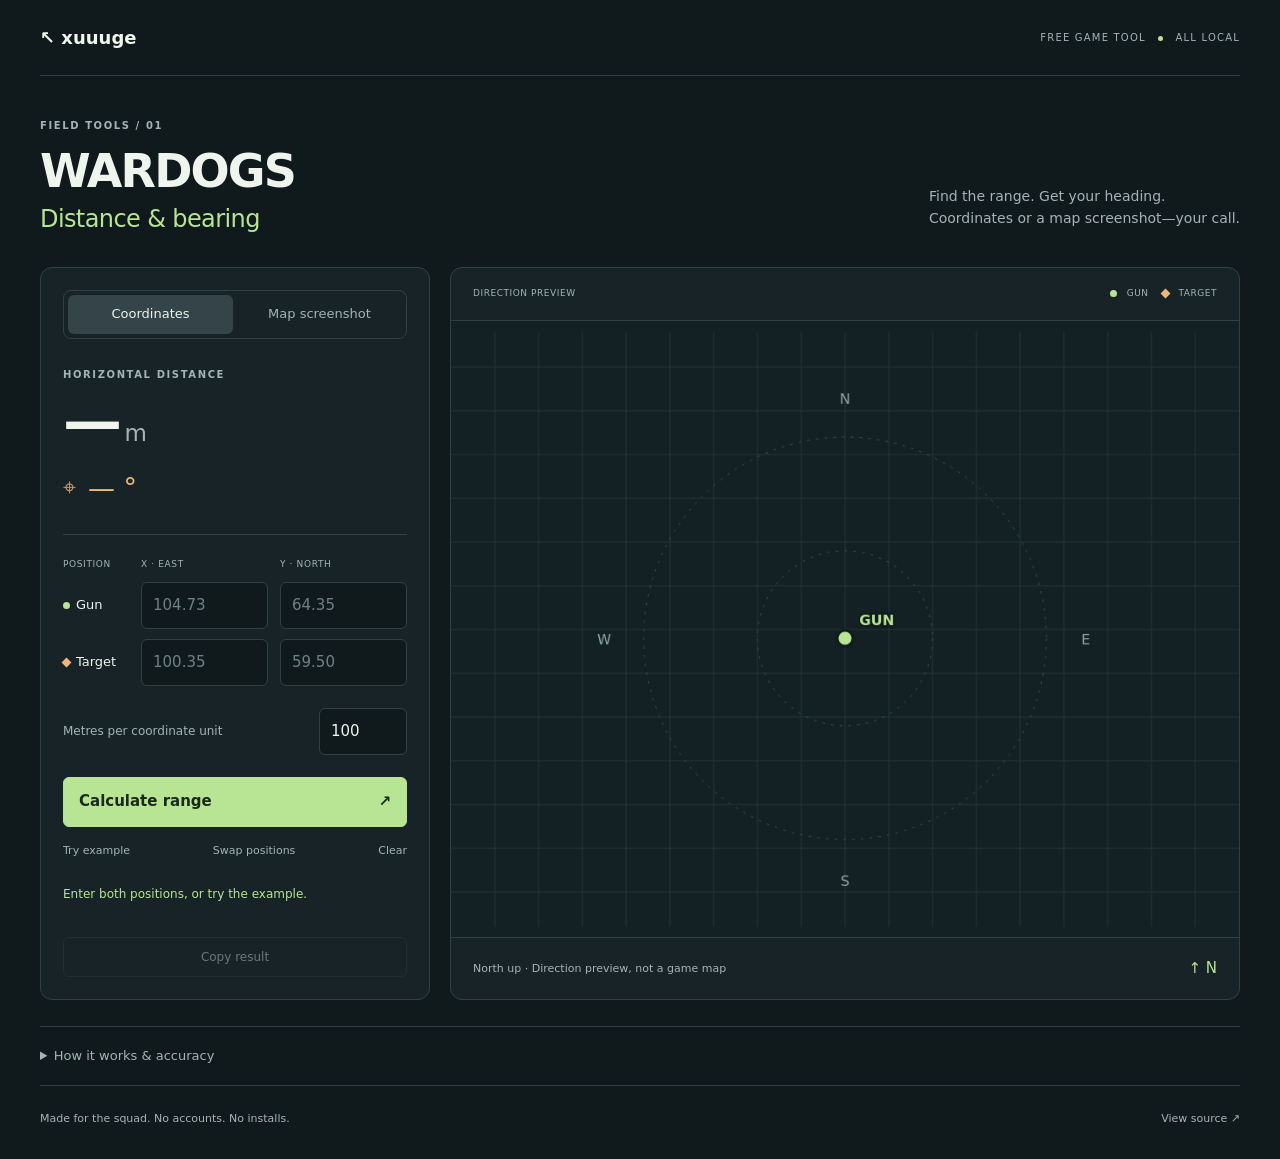
==== wardogs/index.html @ 44ad870e "Add browser-based WARDOGS distance and bearing calculator" ====
<!doctype html>
<html lang="en">
<head>
  <meta charset="utf-8">
  <meta name="viewport" content="width=device-width,initial-scale=1">
  <meta name="theme-color" content="#101a1d">
  <meta name="description" content="Free WARDOGS distance and compass bearing calculator. Enter coordinates or pick points on a map screenshot. No download or account needed.">
  <title>WARDOGS · Distance & bearing</title>
  <link rel="stylesheet" href="style.css">
  <script type="module" src="app.mjs"></script>
</head>
<body>
<div class="shell">
  <nav><a href="../">↖ xuuuge</a><span>FREE GAME TOOL <i></i> ALL LOCAL</span></nav>
  <header><div><p class="eyebrow">FIELD TOOLS / 01</p><h1>WARDOGS<span>Distance & bearing</span></h1></div><p class="intro">Find the range. Get your heading.<br>Coordinates or a map screenshot—your call.</p></header>
  <main>
    <section class="panel calculator" aria-label="Calculator">
      <div class="tabs" role="group" aria-label="Input method"><button id="coords-tab" aria-pressed="true">Coordinates</button><button id="map-tab" aria-pressed="false">Map screenshot</button></div>
      <div class="result" aria-live="polite" aria-atomic="true"><p class="eyebrow" id="result-source">HORIZONTAL DISTANCE</p><div class="distance"><span id="distance">—</span><span class="unit"> m</span></div><div class="heading"><span class="crosshair">⌖</span><span id="bearing">— °</span><span id="direction"></span></div></div>
      <div id="coords-controls">
        <form id="coordinates" novalidate>
          <div class="coordinate-head"><span>POSITION</span><span>X · EAST</span><span>Y · NORTH</span></div>
          <div class="coordinate-row"><span class="point-label"><i class="gun-dot"></i>Gun</span><input id="gx" type="number" step="any" aria-label="Gun X" placeholder="104.73" required><input id="gy" type="number" step="any" aria-label="Gun Y" placeholder="64.35" required></div>
          <div class="coordinate-row"><span class="point-label"><i class="target-dot"></i>Target</span><input id="tx" type="number" step="any" aria-label="Target X" placeholder="100.35" required><input id="ty" type="number" step="any" aria-label="Target Y" placeholder="59.50" required></div>
          <div class="scale-row"><label for="scale">Metres per coordinate unit</label><input id="scale" type="number" step="any" min="0.000001" value="100" required></div>
          <button class="primary" type="submit">Calculate range <span>↗</span></button>
        </form>
        <div class="small-actions"><button id="example">Try example</button><button id="swap">Swap positions</button><button id="clear">Clear</button></div>
      </div>
      <div id="map-controls" hidden>
        <ol><li>Load or paste a <b>north-up</b> map screenshot.</li><li>Calibrate a grid interval of known length.</li><li>Pick your gun, then your target.</li></ol>
        <label class="file-button" for="image-file">＋ Load map screenshot<input id="image-file" type="file" accept="image/png,image/jpeg,image/webp,image/bmp"></label>
        <p class="hint">Or paste an image with Ctrl/Cmd + V. The image stays on your device.</p>
        <div class="scale-row"><label for="known">Known grid span (metres)</label><input id="known" type="number" step="any" min="0.000001" value="100"></div>
        <div class="map-actions"><button id="calibrate" disabled>1 · Calibrate</button><button id="pick-gun" disabled>2 · Gun</button><button id="pick-target" disabled>3 · Target</button></div>
        <p class="hint" id="calibration">Recalibrate for every new screenshot or map zoom.</p>
      </div>
      <p id="status" role="status">Enter both positions, or try the example.</p>
      <button id="copy" class="copy" disabled>Copy result</button>
    </section>
    <section class="panel visual-panel" aria-label="Map and direction preview">
      <div class="visual-header"><span id="view-label">DIRECTION PREVIEW</span><span><i class="gun-dot"></i> GUN <i class="target-dot"></i> TARGET</span></div>
      <div id="plot-area"><canvas id="plot" width="900" height="680" aria-label="Direction preview. Exact distance and bearing are displayed in the calculator."></canvas><div id="empty-map" hidden><span>＋</span><h2>Your map goes here</h2><p>Load a screenshot, calibrate the scale,<br>then select two positions.</p></div></div>
      <div class="visual-footer"><span id="visual-hint">North up · Direction preview, not a game map</span><span class="north">↑ N</span></div>
    </section>
  </main>
  <details><summary>How it works & accuracy</summary><div class="explanation"><p><b>Distance</b> = √(ΔX² + ΔY²) × metres per unit. The default scale of 100 reproduces the reference example: (104.73, 64.35) → (100.35, 59.50) gives <b>653.51 m / 222.08°</b>. Check the scale against your game map.</p><p><b>Bearing</b> runs clockwise from north: 0° N, 90° E, 180° S, 270° W. X increases east; Y increases north. Map screenshots must be north-up and uniformly scaled. Click accuracy limits precision; zoom your screenshot in the browser if needed.</p><p>This calculates horizontal distance and compass bearing, not firing elevation, shell trajectory or terrain height. It does not automatically read coordinates from the game. Independently recreated from <a href="https://www.bilibili.com/opus/1247800557722140678" target="_blank" rel="noopener noreferrer">this reference</a>; not affiliated with WARDOGS.</p></div></details>
  <footer><span>Made for the squad. No accounts. No installs.</span><a href="https://github.com/xuuuge/xuuuge.github.io/tree/main/wardogs">View source ↗</a></footer>
</div>
<noscript>This calculator needs JavaScript enabled. It runs entirely in your browser.</noscript>
</body>
</html>
---- wardogs/style.css ----
:root{color-scheme:dark;--bg:#101a1d;--panel:#172327;--border:#304145;--text:#eff4ec;--muted:#a4b4b6;--green:#b8e593;--orange:#f2b679}*{box-sizing:border-box}body{margin:0;background:var(--bg);color:var(--text);font:15px/1.55 system-ui,-apple-system,"Segoe UI",sans-serif}button,input{font:inherit}button,a,input,label.file-button{-webkit-tap-highlight-color:transparent}button{cursor:pointer}button:disabled{opacity:.4;cursor:not-allowed}button,input,.file-button{border:1px solid var(--border);border-radius:6px}button{color:var(--text);background:#233438;padding:10px 14px}button:hover:not(:disabled){border-color:var(--green)}button:focus-visible,a:focus-visible,input:focus-visible,.file-button:focus-within,summary:focus-visible,canvas:focus-visible{outline:2px solid var(--green);outline-offset:4px}input{width:100%;min-width:0;background:#101a1d;color:var(--text);padding:11px;font-variant-numeric:tabular-nums}input::placeholder{color:#6d8185}a{color:var(--muted);text-decoration:none}a:hover{color:var(--green)}.shell{max-width:1320px;margin:auto;padding:0 40px}nav{height:76px;display:flex;justify-content:space-between;align-items:center;border-bottom:1px solid var(--border)}nav a{font-weight:650;font-size:18px;color:var(--text)}nav span{color:var(--muted);font-size:10px;letter-spacing:.12em}nav i{display:inline-block;width:5px;height:5px;border-radius:50%;background:var(--green);margin:0 8px}header{padding:42px 0 35px;display:flex;align-items:end;justify-content:space-between;gap:24px}.eyebrow{font-size:10px;font-weight:650;letter-spacing:.16em;color:var(--muted);margin:0 0 12px}h1{font-size:46px;letter-spacing:-.04em;line-height:1.1;margin:0}h1 span{display:block;font-weight:450;font-size:24px;letter-spacing:-.025em;color:var(--green);margin-top:10px}.intro{color:var(--muted);margin:0 0 3px;font-size:14px}main{display:grid;grid-template-columns:390px minmax(0,1fr);gap:20px;align-items:stretch}.panel{background:var(--panel);border:1px solid var(--border);border-radius:12px;overflow:hidden}.calculator{padding:22px}.tabs{display:flex;padding:4px;border:1px solid var(--border);border-radius:8px;gap:4px}.tabs button{flex:1;border:0;background:transparent;font-size:13px;padding:9px 5px;color:var(--muted)}.tabs button[aria-pressed=true]{background:#344449;color:var(--text)}.result{padding:28px 0 25px;border-bottom:1px solid var(--border);margin-bottom:23px}.result .eyebrow{margin-bottom:2px}.distance{font-size:clamp(38px,4.7vw,59px);font-weight:600;line-height:1.25;letter-spacing:-.04em;font-variant-numeric:tabular-nums;overflow-wrap:anywhere}.unit{color:var(--muted);font-size:23px;font-weight:400}.heading{display:flex;align-items:center;gap:12px;color:var(--orange);font-size:27px;font-variant-numeric:tabular-nums;margin-top:9px}.crosshair{font-size:23px;color:#c89c72}#direction{font-size:12px;border:1px solid #60503d;padding:2px 8px;border-radius:4px}#direction:empty{display:none}.coordinate-head,.coordinate-row{display:grid;grid-template-columns:66px minmax(0,1fr) minmax(0,1fr);gap:12px;align-items:center}.coordinate-head{font-size:9px;letter-spacing:.07em;color:var(--muted);margin-bottom:9px}.coordinate-row{margin:10px 0}.point-label{font-size:13px;white-space:nowrap}i.gun-dot,i.target-dot{display:inline-block;width:7px;height:7px;margin-right:6px;vertical-align:middle}i.gun-dot{background:var(--green);border-radius:50%}i.target-dot{background:var(--orange);transform:rotate(45deg)}.scale-row{display:flex;align-items:center;justify-content:space-between;gap:16px;margin:22px 0}.scale-row label{color:var(--muted);font-size:12px}.scale-row input{width:88px;flex-shrink:0}.primary{display:flex;justify-content:space-between;width:100%;background:var(--green);color:#1b291b;font-weight:650;border-color:var(--green);padding:12px 15px}.small-actions{display:flex;justify-content:space-between;gap:8px;margin-top:9px}.small-actions button{font-size:11px;padding:6px 0;color:var(--muted);border:0;background:none}.copy{width:100%;font-size:12px;background:transparent}#status{color:var(--green);min-height:40px;font-size:12px;margin:20px 0 12px}#status.error{color:var(--orange)}.visual-panel{display:flex;flex-direction:column;min-width:0}.visual-header,.visual-footer{display:flex;justify-content:space-between;align-items:center;gap:16px;padding:19px 22px;color:var(--muted);font-size:9px;letter-spacing:.06em}.visual-header{border-bottom:1px solid var(--border)}.visual-header i{margin-left:10px}#plot-area{position:relative;flex:1;display:flex;align-items:center;justify-content:center;min-height:400px;background:#132024}canvas{display:block;width:100%;height:auto;max-height:720px;object-fit:contain;touch-action:manipulation}canvas.picking{cursor:crosshair}canvas[hidden]{display:none}.visual-footer{border-top:1px solid var(--border);font-size:11px;letter-spacing:0}.north{font-size:15px;color:var(--green);white-space:nowrap}#empty-map{position:absolute;text-align:center;color:var(--muted);padding:24px}#empty-map>span{font-size:40px;color:var(--green)}#empty-map h2{font-size:21px;font-weight:500;color:var(--text)}#empty-map p{font-size:13px}.hint{color:var(--muted);font-size:11px;margin:12px 0}.file-button{display:block;position:relative;background:#293b3f;padding:12px 8px;text-align:center;cursor:pointer;font-size:13px}.file-button input{position:absolute;width:1px;height:1px;opacity:0;inset:0}ol{padding-left:18px;color:var(--muted);font-size:12px;margin:0 0 22px}li{padding:4px 0}.map-actions{display:flex;gap:6px}.map-actions button{font-size:11px;padding:10px 7px;flex:1}.map-actions button.active{border-color:var(--green);color:var(--green)}details{margin-top:26px;border-block:1px solid var(--border);padding:19px 0}summary{cursor:pointer;color:var(--muted);font-size:13px}.explanation{display:grid;grid-template-columns:repeat(3,1fr);gap:28px;font-size:12px;color:var(--muted)}.explanation b{color:var(--text)}.explanation a{text-decoration:underline}footer{padding:24px 0 32px;display:flex;justify-content:space-between;gap:20px;color:var(--muted);font-size:11px}[hidden]{display:none!important}@media(min-width:1500px){.shell{padding-top:20px}}@media(max-width:850px){.shell{padding:0 22px}header{padding:30px 0}.intro{display:none}main{grid-template-columns:minmax(300px,360px) minmax(0,1fr)}.visual-header{flex-wrap:wrap}.visual-header span:last-child{display:none}.calculator{padding:18px}.explanation{grid-template-columns:1fr;gap:0}}@media(max-width:660px){.shell{padding:0 16px}nav{height:60px}nav span{font-size:8px}h1{font-size:38px}h1 span{font-size:21px}main{grid-template-columns:1fr;gap:16px}.calculator{padding:20px}.distance{font-size:54px}.visual-panel{min-height:320px}#plot-area{min-height:280px}canvas{max-height:480px}.visual-header span:last-child{display:block}footer{flex-wrap:wrap}header{padding:26px 0}.result{padding-top:23px}}
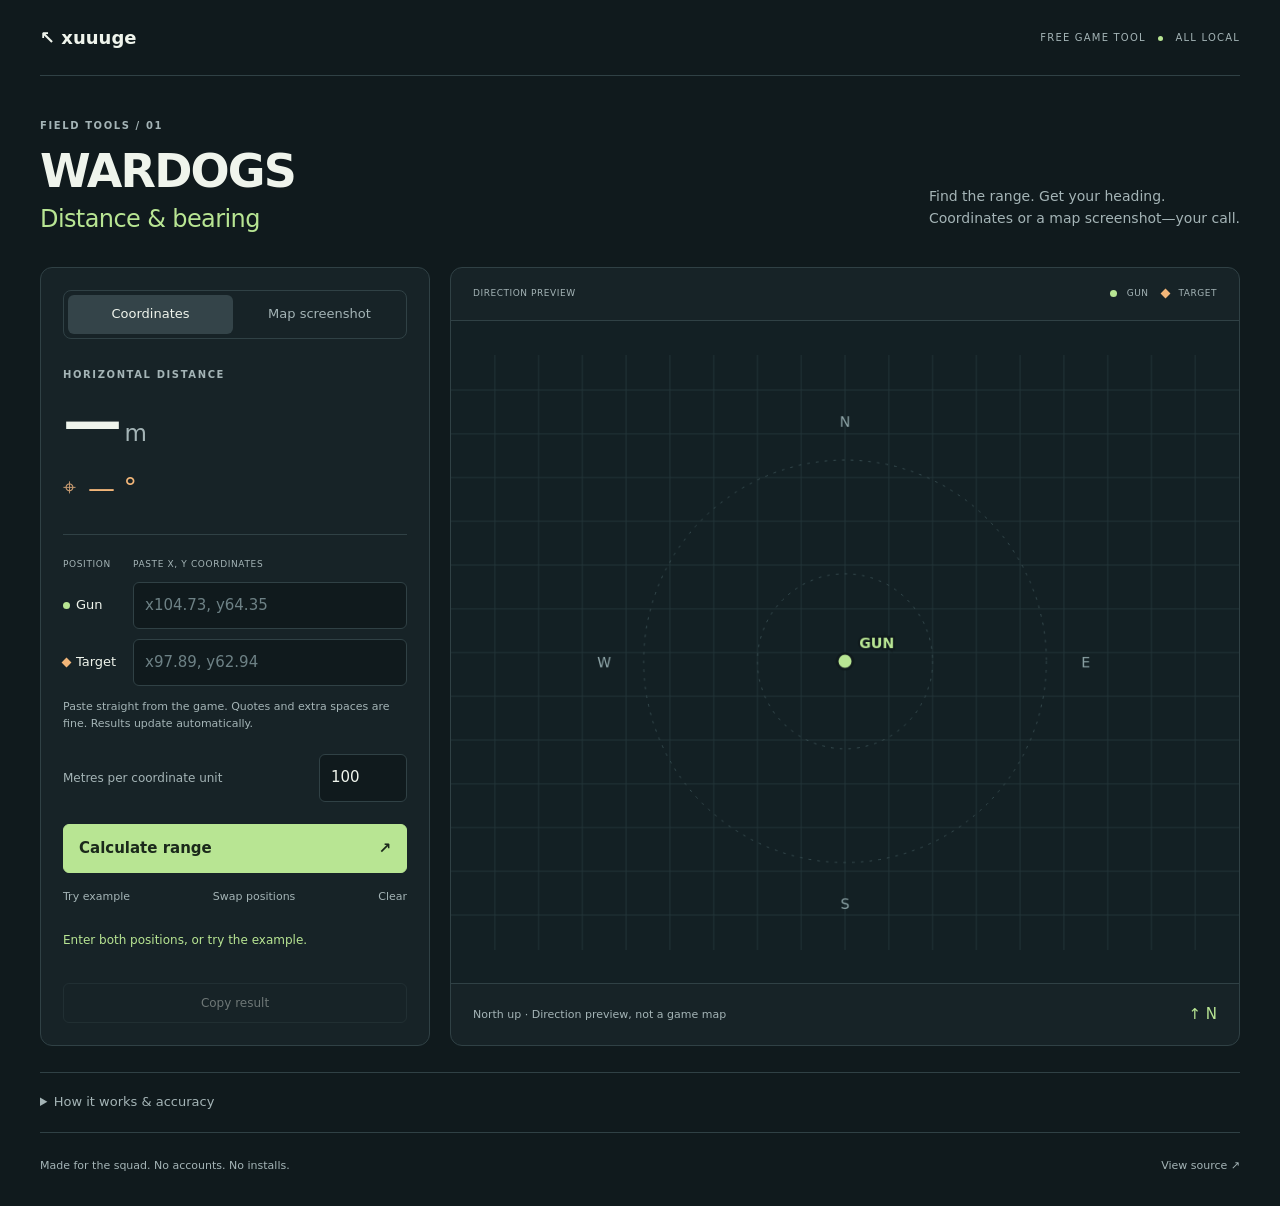
==== commit 961ca0f6: "Accept pasted coordinate pairs in WARDOGS calculator" ====
--- a/wardogs/index.html
+++ b/wardogs/index.html
@@ -6,8 +6,8 @@
   <meta name="theme-color" content="#101a1d">
   <meta name="description" content="Free WARDOGS distance and compass bearing calculator. Enter coordinates or pick points on a map screenshot. No download or account needed.">
   <title>WARDOGS · Distance & bearing</title>
-  <link rel="stylesheet" href="style.css">
-  <script type="module" src="app.mjs"></script>
+  <link rel="stylesheet" href="style.css?v=2">
+  <script type="module" src="app.mjs?v=2"></script>
 </head>
 <body>
 <div class="shell">
@@ -19,9 +19,10 @@
       <div class="result" aria-live="polite" aria-atomic="true"><p class="eyebrow" id="result-source">HORIZONTAL DISTANCE</p><div class="distance"><span id="distance">—</span><span class="unit"> m</span></div><div class="heading"><span class="crosshair">⌖</span><span id="bearing">— °</span><span id="direction"></span></div></div>
       <div id="coords-controls">
         <form id="coordinates" novalidate>
-          <div class="coordinate-head"><span>POSITION</span><span>X · EAST</span><span>Y · NORTH</span></div>
-          <div class="coordinate-row"><span class="point-label"><i class="gun-dot"></i>Gun</span><input id="gx" type="number" step="any" aria-label="Gun X" placeholder="104.73" required><input id="gy" type="number" step="any" aria-label="Gun Y" placeholder="64.35" required></div>
-          <div class="coordinate-row"><span class="point-label"><i class="target-dot"></i>Target</span><input id="tx" type="number" step="any" aria-label="Target X" placeholder="100.35" required><input id="ty" type="number" step="any" aria-label="Target Y" placeholder="59.50" required></div>
+          <div class="coordinate-head pair-row"><span>POSITION</span><span>PASTE X, Y COORDINATES</span></div>
+          <div class="coordinate-row pair-row"><label for="gun-coords" class="point-label"><i class="gun-dot"></i>Gun</label><input id="gun-coords" type="text" aria-label="Gun coordinates" aria-describedby="paste-hint" placeholder="x104.73, y64.35" autocomplete="off" spellcheck="false" required></div>
+          <div class="coordinate-row pair-row"><label for="target-coords" class="point-label"><i class="target-dot"></i>Target</label><input id="target-coords" type="text" aria-label="Target coordinates" aria-describedby="paste-hint" placeholder="x97.89, y62.94" autocomplete="off" spellcheck="false" required></div>
+          <p class="hint" id="paste-hint">Paste straight from the game. Quotes and extra spaces are fine. Results update automatically.</p>
           <div class="scale-row"><label for="scale">Metres per coordinate unit</label><input id="scale" type="number" step="any" min="0.000001" value="100" required></div>
           <button class="primary" type="submit">Calculate range <span>↗</span></button>
         </form>
--- a/wardogs/style.css
+++ b/wardogs/style.css
@@ -1 +1,2 @@
 :root{color-scheme:dark;--bg:#101a1d;--panel:#172327;--border:#304145;--text:#eff4ec;--muted:#a4b4b6;--green:#b8e593;--orange:#f2b679}*{box-sizing:border-box}body{margin:0;background:var(--bg);color:var(--text);font:15px/1.55 system-ui,-apple-system,"Segoe UI",sans-serif}button,input{font:inherit}button,a,input,label.file-button{-webkit-tap-highlight-color:transparent}button{cursor:pointer}button:disabled{opacity:.4;cursor:not-allowed}button,input,.file-button{border:1px solid var(--border);border-radius:6px}button{color:var(--text);background:#233438;padding:10px 14px}button:hover:not(:disabled){border-color:var(--green)}button:focus-visible,a:focus-visible,input:focus-visible,.file-button:focus-within,summary:focus-visible,canvas:focus-visible{outline:2px solid var(--green);outline-offset:4px}input{width:100%;min-width:0;background:#101a1d;color:var(--text);padding:11px;font-variant-numeric:tabular-nums}input::placeholder{color:#6d8185}a{color:var(--muted);text-decoration:none}a:hover{color:var(--green)}.shell{max-width:1320px;margin:auto;padding:0 40px}nav{height:76px;display:flex;justify-content:space-between;align-items:center;border-bottom:1px solid var(--border)}nav a{font-weight:650;font-size:18px;color:var(--text)}nav span{color:var(--muted);font-size:10px;letter-spacing:.12em}nav i{display:inline-block;width:5px;height:5px;border-radius:50%;background:var(--green);margin:0 8px}header{padding:42px 0 35px;display:flex;align-items:end;justify-content:space-between;gap:24px}.eyebrow{font-size:10px;font-weight:650;letter-spacing:.16em;color:var(--muted);margin:0 0 12px}h1{font-size:46px;letter-spacing:-.04em;line-height:1.1;margin:0}h1 span{display:block;font-weight:450;font-size:24px;letter-spacing:-.025em;color:var(--green);margin-top:10px}.intro{color:var(--muted);margin:0 0 3px;font-size:14px}main{display:grid;grid-template-columns:390px minmax(0,1fr);gap:20px;align-items:stretch}.panel{background:var(--panel);border:1px solid var(--border);border-radius:12px;overflow:hidden}.calculator{padding:22px}.tabs{display:flex;padding:4px;border:1px solid var(--border);border-radius:8px;gap:4px}.tabs button{flex:1;border:0;background:transparent;font-size:13px;padding:9px 5px;color:var(--muted)}.tabs button[aria-pressed=true]{background:#344449;color:var(--text)}.result{padding:28px 0 25px;border-bottom:1px solid var(--border);margin-bottom:23px}.result .eyebrow{margin-bottom:2px}.distance{font-size:clamp(38px,4.7vw,59px);font-weight:600;line-height:1.25;letter-spacing:-.04em;font-variant-numeric:tabular-nums;overflow-wrap:anywhere}.unit{color:var(--muted);font-size:23px;font-weight:400}.heading{display:flex;align-items:center;gap:12px;color:var(--orange);font-size:27px;font-variant-numeric:tabular-nums;margin-top:9px}.crosshair{font-size:23px;color:#c89c72}#direction{font-size:12px;border:1px solid #60503d;padding:2px 8px;border-radius:4px}#direction:empty{display:none}.coordinate-head,.coordinate-row{display:grid;grid-template-columns:66px minmax(0,1fr) minmax(0,1fr);gap:12px;align-items:center}.coordinate-head{font-size:9px;letter-spacing:.07em;color:var(--muted);margin-bottom:9px}.coordinate-row{margin:10px 0}.point-label{font-size:13px;white-space:nowrap}i.gun-dot,i.target-dot{display:inline-block;width:7px;height:7px;margin-right:6px;vertical-align:middle}i.gun-dot{background:var(--green);border-radius:50%}i.target-dot{background:var(--orange);transform:rotate(45deg)}.scale-row{display:flex;align-items:center;justify-content:space-between;gap:16px;margin:22px 0}.scale-row label{color:var(--muted);font-size:12px}.scale-row input{width:88px;flex-shrink:0}.primary{display:flex;justify-content:space-between;width:100%;background:var(--green);color:#1b291b;font-weight:650;border-color:var(--green);padding:12px 15px}.small-actions{display:flex;justify-content:space-between;gap:8px;margin-top:9px}.small-actions button{font-size:11px;padding:6px 0;color:var(--muted);border:0;background:none}.copy{width:100%;font-size:12px;background:transparent}#status{color:var(--green);min-height:40px;font-size:12px;margin:20px 0 12px}#status.error{color:var(--orange)}.visual-panel{display:flex;flex-direction:column;min-width:0}.visual-header,.visual-footer{display:flex;justify-content:space-between;align-items:center;gap:16px;padding:19px 22px;color:var(--muted);font-size:9px;letter-spacing:.06em}.visual-header{border-bottom:1px solid var(--border)}.visual-header i{margin-left:10px}#plot-area{position:relative;flex:1;display:flex;align-items:center;justify-content:center;min-height:400px;background:#132024}canvas{display:block;width:100%;height:auto;max-height:720px;object-fit:contain;touch-action:manipulation}canvas.picking{cursor:crosshair}canvas[hidden]{display:none}.visual-footer{border-top:1px solid var(--border);font-size:11px;letter-spacing:0}.north{font-size:15px;color:var(--green);white-space:nowrap}#empty-map{position:absolute;text-align:center;color:var(--muted);padding:24px}#empty-map>span{font-size:40px;color:var(--green)}#empty-map h2{font-size:21px;font-weight:500;color:var(--text)}#empty-map p{font-size:13px}.hint{color:var(--muted);font-size:11px;margin:12px 0}.file-button{display:block;position:relative;background:#293b3f;padding:12px 8px;text-align:center;cursor:pointer;font-size:13px}.file-button input{position:absolute;width:1px;height:1px;opacity:0;inset:0}ol{padding-left:18px;color:var(--muted);font-size:12px;margin:0 0 22px}li{padding:4px 0}.map-actions{display:flex;gap:6px}.map-actions button{font-size:11px;padding:10px 7px;flex:1}.map-actions button.active{border-color:var(--green);color:var(--green)}details{margin-top:26px;border-block:1px solid var(--border);padding:19px 0}summary{cursor:pointer;color:var(--muted);font-size:13px}.explanation{display:grid;grid-template-columns:repeat(3,1fr);gap:28px;font-size:12px;color:var(--muted)}.explanation b{color:var(--text)}.explanation a{text-decoration:underline}footer{padding:24px 0 32px;display:flex;justify-content:space-between;gap:20px;color:var(--muted);font-size:11px}[hidden]{display:none!important}@media(min-width:1500px){.shell{padding-top:20px}}@media(max-width:850px){.shell{padding:0 22px}header{padding:30px 0}.intro{display:none}main{grid-template-columns:minmax(300px,360px) minmax(0,1fr)}.visual-header{flex-wrap:wrap}.visual-header span:last-child{display:none}.calculator{padding:18px}.explanation{grid-template-columns:1fr;gap:0}}@media(max-width:660px){.shell{padding:0 16px}nav{height:60px}nav span{font-size:8px}h1{font-size:38px}h1 span{font-size:21px}main{grid-template-columns:1fr;gap:16px}.calculator{padding:20px}.distance{font-size:54px}.visual-panel{min-height:320px}#plot-area{min-height:280px}canvas{max-height:480px}.visual-header span:last-child{display:block}footer{flex-wrap:wrap}header{padding:26px 0}.result{padding-top:23px}}
+.coordinate-head.pair-row,.coordinate-row.pair-row{grid-template-columns:58px minmax(0,1fr)}
